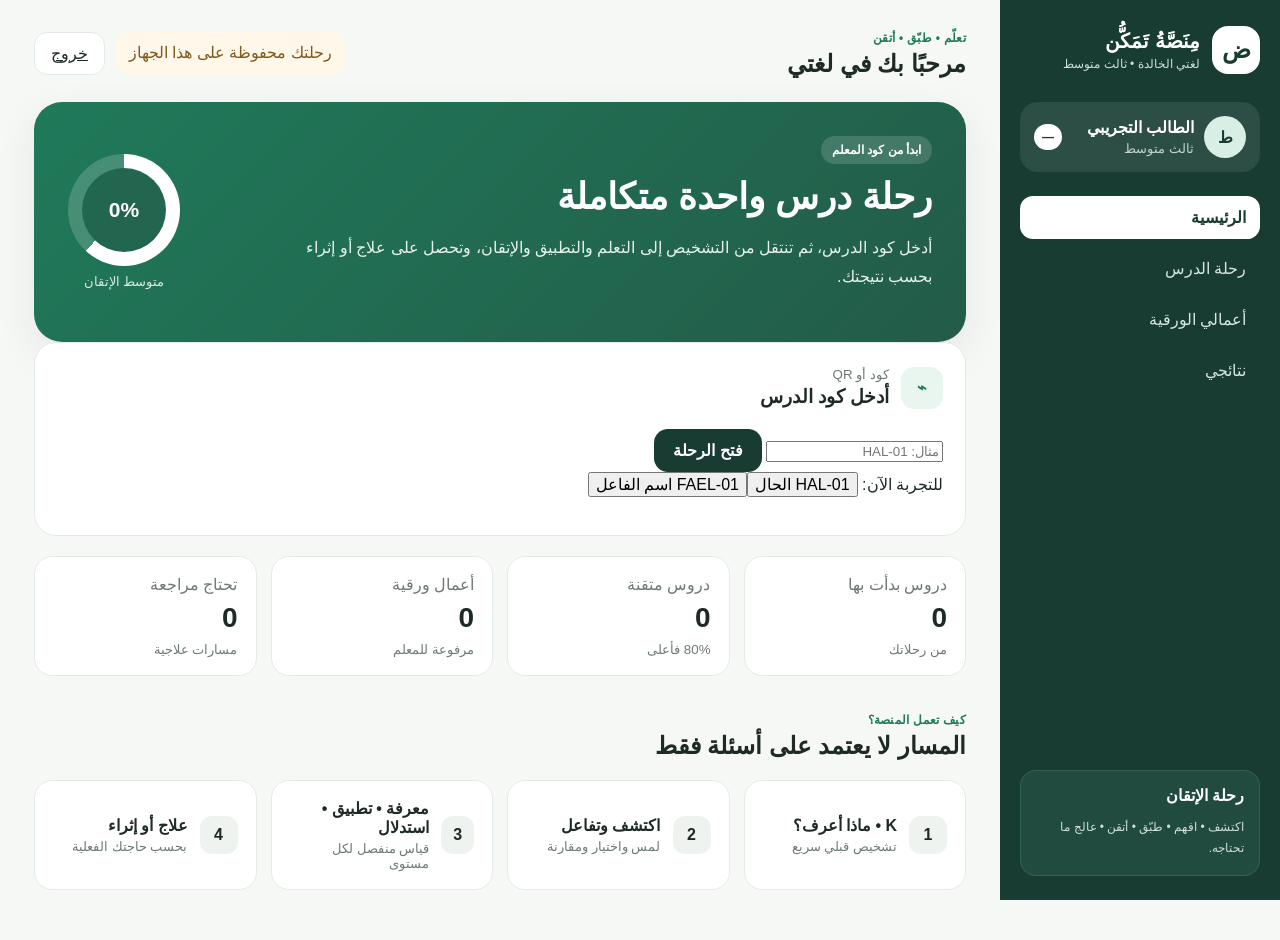
==== student-app.html @ c8f3e7ae "feat: rebuild student experience around lesson journeys" ====
<!doctype html>
<html lang="ar" dir="rtl">
<head>
<meta charset="utf-8">
<meta name="viewport" content="width=device-width,initial-scale=1">
<meta name="theme-color" content="#183c31">
<title>مساحة الطالب | مِنَصَّةُ تَمَكُّن</title>
<link rel="stylesheet" href="styles.css">
</head>
<body>
<div class="app-shell">
  <aside class="sidebar" id="sidebar">
    <div class="brand"><div class="brand-mark">ض</div><div><h1>مِنَصَّةُ تَمَكُّن</h1><p>لغتي الخالدة • ثالث متوسط</p></div></div>
    <div class="student-card"><div class="avatar">ط</div><div><strong id="studentName">الطالب التجريبي</strong><small>ثالث متوسط</small></div><span class="score" id="overallScore">—</span></div>
    <nav>
      <button class="nav-item active" data-view="home">الرئيسية</button>
      <button class="nav-item" data-view="journey">رحلة الدرس</button>
      <button class="nav-item" data-view="papers">أعمالي الورقية</button>
      <button class="nav-item" data-view="results">نتائجي</button>
    </nav>
    <div class="side-note"><strong>رحلة الإتقان</strong><p>اكتشف • افهم • طبّق • أتقن • عالج ما تحتاجه.</p></div>
  </aside>

  <main class="main">
    <header class="topbar">
      <button class="menu-btn" id="menuBtn">☰</button>
      <div><span class="eyebrow">تعلّم • طبّق • أتقن</span><h2 id="pageTitle">مرحبًا بك في لغتي</h2></div>
      <div class="top-actions"><span class="streak">رحلتك محفوظة على هذا الجهاز</span><a class="ghost" href="index.html">خروج</a></div>
    </header>

    <section id="home" class="view active-view">
      <div class="hero">
        <div><span class="pill">ابدأ من كود المعلم</span><h3>رحلة درس واحدة متكاملة</h3><p>أدخل كود الدرس، ثم تنتقل من التشخيص إلى التعلم والتطبيق والإتقان، وتحصل على علاج أو إثراء بحسب نتيجتك.</p></div>
        <div class="progress-ring"><div class="ring" id="homeRing"><span id="homeRingText">0%</span></div><small>متوسط الإتقان</small></div>
      </div>

      <div class="code-launch card">
        <div class="card-title"><span>⌁</span><div><small>كود أو QR</small><h3>أدخل كود الدرس</h3></div></div>
        <form id="lessonCodeForm" class="code-form">
          <input id="lessonCodeInput" autocomplete="off" placeholder="مثال: HAL-01" required>
          <button class="primary" type="submit">فتح الرحلة</button>
        </form>
        <div class="demo-codes">للتجربة الآن: <button data-demo-code="HAL-01">HAL-01 الحال</button><button data-demo-code="FAEL-01">FAEL-01 اسم الفاعل</button></div>
        <p class="inline-feedback" id="codeFeedback"></p>
      </div>

      <div class="stats-grid">
        <article><span>دروس بدأت بها</span><strong id="statStarted">0</strong><small>من رحلاتك</small></article>
        <article><span>دروس متقنة</span><strong id="statMastered">0</strong><small>80% فأعلى</small></article>
        <article><span>أعمال ورقية</span><strong id="statPapers">0</strong><small>مرفوعة للمعلم</small></article>
        <article><span>تحتاج مراجعة</span><strong id="statReview">0</strong><small>مسارات علاجية</small></article>
      </div>

      <div class="section-head"><div><span class="eyebrow">كيف تعمل المنصة؟</span><h3>المسار لا يعتمد على أسئلة فقط</h3></div></div>
      <div class="path-grid">
        <article class="path-card"><span>1</span><div><strong>K • ماذا أعرف؟</strong><small>تشخيص قبلي سريع</small></div></article>
        <article class="path-card"><span>2</span><div><strong>اكتشف وتفاعل</strong><small>لمس واختيار ومقارنة</small></div></article>
        <article class="path-card"><span>3</span><div><strong>معرفة • تطبيق • استدلال</strong><small>قياس منفصل لكل مستوى</small></div></article>
        <article class="path-card"><span>4</span><div><strong>علاج أو إثراء</strong><small>بحسب حاجتك الفعلية</small></div></article>
      </div>
    </section>

    <section id="journey" class="view">
      <div id="journeyEmpty" class="empty-state">
        <strong>لم تفتح درسًا بعد</strong><p>اذهب إلى الرئيسية وأدخل كود الدرس الذي أرسله المعلم.</p>
        <button class="primary" onclick="switchView('home')">إدخال كود</button>
      </div>
      <div id="lessonJourney" hidden></div>
    </section>

    <section id="papers" class="view">
      <div class="section-head"><div><span class="eyebrow">شواهد التعلم</span><h3>أعمالي الورقية</h3></div></div>
      <div class="paper-layout">
        <form class="card paper-upload" id="paperUploadForm">
          <div class="card-title"><span>＋</span><div><small>صوّر عملك</small><h3>رفع عمل ورقي</h3></div></div>
          <label>الدرس<select id="paperLesson" required><option value="">اختر الدرس</option><option value="HAL-01">الحال</option><option value="FAEL-01">اسم الفاعل</option></select></label>
          <label>نوع العمل<select id="paperType"><option>ورقة عمل</option><option>كتابة</option><option>خط</option><option>تلخيص</option><option>خريطة مفاهيم</option><option>نشاط آخر</option></select></label>
          <label class="upload-box">صورة العمل<input id="paperFile" type="file" accept="image/*" capture="environment" required><span>التقط صورة أو اخترها من الجهاز</span></label>
          <div id="paperPreview" class="paper-preview"></div>
          <button class="primary" type="submit">إرسال للمعلم</button>
          <p class="inline-feedback" id="paperFeedback"></p>
        </form>
        <div class="card">
          <div class="card-title"><span>✓</span><div><small>المتابعة</small><h3>حالة أعمالي</h3></div></div>
          <div id="mySubmissions" class="submission-list"></div>
        </div>
      </div>
    </section>

    <section id="results" class="view">
      <div class="section-head"><div><span class="eyebrow">تشخيص شخصي</span><h3>ماذا أتقنت وماذا أحتاج؟</h3></div></div>
      <div id="resultsList" class="results-list"></div>
    </section>
  </main>
</div>
<div class="toast" id="toast"></div>
<script src="platform-data.js"></script>
<script src="student-app.js"></script>
</body>
</html>
---- styles.css ----
:root{
  --bg:#f6f8f6;
  --card:#ffffff;
  --ink:#1e2a25;
  --muted:#6c7a73;
  --line:#e4ebe7;
  --accent:#1f7a5a;
  --accent2:#e9f5ef;
  --gold:#b47c2a;
  --danger:#b14b4b;
  --shadow:0 14px 40px rgba(30,42,37,.08);
  --radius:22px;
}
*{box-sizing:border-box}
body{margin:0;font-family:"Tahoma","Arial",sans-serif;background:var(--bg);color:var(--ink)}
button{font:inherit}
.app-shell{display:grid;grid-template-columns:280px 1fr;min-height:100vh}
.sidebar{background:#183c31;color:white;padding:26px 20px;position:sticky;top:0;height:100vh}
.brand{display:flex;gap:12px;align-items:center;margin-bottom:28px}
.brand-mark{width:48px;height:48px;border-radius:16px;background:#fff;color:#183c31;display:grid;place-items:center;font-weight:800;font-size:24px}
.brand h1{font-size:20px;margin:0 0 4px}.brand p{margin:0;color:#cfe0d8;font-size:12px}
.student-card{background:rgba(255,255,255,.09);padding:14px;border-radius:18px;display:grid;grid-template-columns:42px 1fr auto;gap:10px;align-items:center;margin-bottom:24px}
.avatar{width:42px;height:42px;border-radius:50%;background:#d7efe4;color:#183c31;display:grid;place-items:center;font-weight:800}
.student-card strong,.student-card small{display:block}.student-card small{color:#bfd5cb;margin-top:4px}.score{background:#fff;color:#183c31;padding:6px 8px;border-radius:999px;font-size:12px;font-weight:700}
nav{display:grid;gap:8px}.nav-item{border:0;background:transparent;color:#d7e6df;text-align:right;padding:12px 14px;border-radius:13px;cursor:pointer}
.nav-item:hover,.nav-item.active{background:white;color:#183c31;font-weight:700}
.side-note{position:absolute;bottom:24px;right:20px;left:20px;background:#214b3e;border:1px solid rgba(255,255,255,.1);padding:15px;border-radius:16px}
.side-note p{font-size:12px;line-height:1.8;color:#cfe0d8;margin-bottom:0}
.main{padding:0 34px 50px;max-width:1500px;width:100%;margin:auto}
.topbar{display:flex;align-items:center;justify-content:space-between;padding:28px 0 24px;gap:20px}
.topbar h2{margin:4px 0 0;font-size:24px}.eyebrow{font-size:12px;color:var(--accent);font-weight:800;letter-spacing:.3px}
.top-actions{display:flex;gap:10px}.ghost,.secondary{background:white;border:1px solid var(--line);padding:11px 16px;border-radius:13px;color:var(--ink);cursor:pointer}.streak{padding:11px 14px;background:#fff7e9;border-radius:13px;color:#80591c}
.menu-btn{display:none;border:0;background:white;border-radius:10px;padding:8px 10px}
.view{display:none}.active-view{display:block}
.hero{background:linear-gradient(135deg,#1f7a5a,#235b48);color:white;padding:34px;border-radius:28px;display:flex;justify-content:space-between;align-items:center;box-shadow:var(--shadow)}
.hero h3{font-size:36px;margin:12px 0}.hero p{max-width:650px;color:#e6f2ed;line-height:1.8}.pill{display:inline-block;background:rgba(255,255,255,.15);padding:7px 11px;border-radius:999px;font-size:12px;font-weight:700}
.hero-actions{display:flex;gap:10px;margin-top:22px}.primary{background:#183c31;color:white;border:0;padding:12px 19px;border-radius:14px;font-weight:800;cursor:pointer}.hero .primary{background:white;color:#183c31}.hero .secondary{background:transparent;color:white;border-color:rgba(255,255,255,.4)}
.progress-ring{text-align:center}.ring{width:112px;height:112px;border-radius:50%;background:conic-gradient(#fff 62%,rgba(255,255,255,.18) 0);display:grid;place-items:center;position:relative}.ring:after{content:"";width:84px;height:84px;border-radius:50%;background:#23664f;position:absolute}.ring span{z-index:2;font-weight:900;font-size:21px}.progress-ring small{display:block;margin-top:8px;color:#d8ebe3}
.stats-grid{display:grid;grid-template-columns:repeat(4,1fr);gap:14px;margin:20px 0 34px}.stats-grid article{background:white;border:1px solid var(--line);border-radius:18px;padding:18px}.stats-grid span,.stats-grid small{display:block;color:var(--muted)}.stats-grid strong{display:block;font-size:28px;margin:8px 0}
.section-head{display:flex;align-items:center;justify-content:space-between;margin:12px 0 16px}.section-head h3{margin:4px 0;font-size:24px}.filter-chip{background:white;border:1px solid var(--line);padding:10px 13px;border-radius:999px;font-size:12px}
.path-grid{display:grid;grid-template-columns:repeat(4,1fr);gap:14px}.path-card{border:1px solid var(--line);background:white;border-radius:18px;padding:18px;display:flex;gap:12px;text-align:right;align-items:center;cursor:pointer}.path-card>span{width:38px;height:38px;border-radius:12px;background:#eef3f0;display:grid;place-items:center;font-weight:900}.path-card strong,.path-card small{display:block}.path-card small{color:var(--muted);margin-top:4px}.path-card.done>span{background:#dcf2e8;color:var(--accent)}.path-card.current{border-color:#5ca586;box-shadow:0 0 0 3px #e3f3ec}.path-card.current>span{background:var(--accent);color:white}.path-card.locked{opacity:.55}
.unit-card{background:white;border:1px solid var(--line);border-radius:24px;padding:20px;margin-bottom:18px}.unit-heading{display:flex;justify-content:space-between;align-items:center;padding-bottom:16px;border-bottom:1px solid var(--line)}.unit-heading>div{display:flex;align-items:center;gap:12px}.unit-no{font-size:28px;color:#9db0a7;font-weight:900}.unit-heading h3{margin:3px 0}.unit-heading small{color:var(--muted)}.unit-progress{font-size:12px;background:var(--accent2);color:var(--accent);padding:8px 10px;border-radius:999px}.lesson-list{display:grid;gap:8px;padding-top:14px}.lesson-list button{display:grid;grid-template-columns:150px 1fr auto;align-items:center;gap:12px;border:0;background:#fbfcfb;padding:13px 14px;border-radius:14px;text-align:right;cursor:pointer}.lesson-list button:hover{background:#f0f6f3}.lesson-list .type{font-size:11px;color:var(--accent);font-weight:800}.lesson-list em{font-style:normal;color:var(--muted);font-size:12px}.lesson-list .featured{background:#eaf6f0;border:1px solid #cfe9dc}.unit-card.muted{opacity:.75}.unit-desc{color:var(--muted)}
.lesson-top{display:grid;grid-template-columns:auto 1fr auto;align-items:center;gap:14px;margin-bottom:16px}.back{border:0;background:transparent;color:var(--accent);cursor:pointer}.lesson-progress{height:8px;background:#e5ece8;border-radius:99px;overflow:hidden}.lesson-progress span{display:block;height:100%;background:var(--accent);border-radius:99px}
.lesson-banner{background:#fff;border:1px solid var(--line);border-radius:24px;padding:24px;display:flex;justify-content:space-between;align-items:end}.lesson-banner .pill{background:var(--accent2);color:var(--accent)}.lesson-banner h2{font-size:32px;margin:10px 0}.lesson-banner p{color:var(--muted)}.lesson-meta{display:flex;gap:8px;flex-wrap:wrap}.lesson-meta span{background:#f4f7f5;padding:9px 10px;border-radius:12px;font-size:12px}
.lesson-layout{display:grid;grid-template-columns:minmax(0,1fr) 280px;gap:18px;margin-top:18px}.lesson-content{display:grid;gap:16px}.card,.mini-card{background:white;border:1px solid var(--line);border-radius:22px;padding:22px}.card-title{display:flex;gap:12px;align-items:center;margin-bottom:18px}.card-title>span{width:42px;height:42px;border-radius:13px;background:var(--accent2);color:var(--accent);display:grid;place-items:center;font-weight:900}.card-title small{color:var(--muted)}.card-title h3{margin:3px 0}
.goal-list{display:grid;gap:11px}.goal-list label{background:#f8faf9;padding:12px 14px;border-radius:12px}.goal-list input{accent-color:var(--accent);margin-left:8px}
.explain{line-height:1.9}.examples{display:flex;gap:10px;flex-wrap:wrap;margin-top:14px}.examples span{background:#f3f7f5;border:1px solid var(--line);padding:10px 13px;border-radius:12px}
.quick-check{margin-top:20px;padding-top:18px;border-top:1px dashed #dbe4df}.check-label{font-size:11px;font-weight:800;color:var(--gold);background:#fff4df;padding:6px 9px;border-radius:999px}.choices{display:grid;grid-template-columns:repeat(2,1fr);gap:9px;margin-top:12px}.choices button{border:1px solid var(--line);background:white;padding:12px;border-radius:12px;cursor:pointer}.choices button.correct{border-color:#52a27d;background:#e8f6ef;color:#176442;font-weight:800}.choices button.wrong{border-color:#d88585;background:#fff0f0;color:#9e3434}.feedback{min-height:24px;margin-top:10px;font-size:13px;font-weight:700}
.video-placeholder{height:250px;border-radius:18px;background:linear-gradient(135deg,#1d332b,#315846);color:white;display:grid;place-items:center;text-align:center;align-content:center;gap:8px}.play{width:60px;height:60px;border-radius:50%;background:white;color:#1d332b;display:grid;place-items:center;font-size:20px;margin:auto}.video-placeholder small{color:#d2e3dc}.hint{font-size:12px;color:var(--muted);margin-bottom:0}
.rule-box{padding:16px;border-right:4px solid var(--accent);background:#f2f8f5;border-radius:12px}.rule-box span,.rule-box strong{display:block}.rule-box span{font-size:11px;color:var(--muted);margin-bottom:5px}
.mastery{display:flex;justify-content:space-between;align-items:center;background:#193e32;color:white}.mastery .eyebrow{color:#a9dbc6}.mastery p{color:#d6e8e0;max-width:620px}
.lesson-side{display:grid;align-content:start;gap:14px;position:sticky;top:20px;height:max-content}.mini-card ol{padding-right:20px;margin-bottom:0}.mini-card li{padding:8px 0;color:var(--muted)}.mini-card li.done{color:var(--accent)}.mini-card li.current{font-weight:800;color:var(--ink)}.mini-card.smart{background:#fff8ec;border-color:#f1dfbc}.mini-card.smart span{font-size:24px}.mini-card.smart p{font-size:12px;line-height:1.8;color:#735a30}
.skills{display:grid;gap:12px}.skills>div{background:white;border:1px solid var(--line);border-radius:16px;padding:16px;display:grid;grid-template-columns:160px 1fr 60px;gap:14px;align-items:center}.skills>div>div{height:10px;background:#e6ece9;border-radius:99px;overflow:hidden}.skills i{display:block;height:100%;background:var(--accent);border-radius:99px}.skills b{text-align:left}
.review-grid{display:grid;grid-template-columns:repeat(2,1fr);gap:16px}.review-grid article{background:white;border:1px solid var(--line);border-radius:20px;padding:20px}.review-grid p{color:var(--muted)}.warning,.ok{font-size:11px;padding:6px 9px;border-radius:99px;font-weight:800}.warning{background:#fff0e5;color:#a85a20}.ok{background:#eaf6f0;color:#21684f}
.toast{position:fixed;bottom:24px;left:24px;background:#182b24;color:white;padding:12px 16px;border-radius:14px;opacity:0;transform:translateY(10px);transition:.25s;pointer-events:none}.toast.show{opacity:1;transform:translateY(0)}
@media(max-width:1050px){.app-shell{grid-template-columns:1fr}.sidebar{position:fixed;right:-300px;z-index:50;width:280px;transition:.25s}.sidebar.open{right:0}.main{padding:0 18px 40px}.menu-btn{display:block}.stats-grid,.path-grid{grid-template-columns:repeat(2,1fr)}.lesson-layout{grid-template-columns:1fr}.lesson-side{position:static}.side-note{position:static;margin-top:24px}}
@media(max-width:700px){.top-actions{display:none}.hero{align-items:flex-start;gap:24px}.progress-ring{display:none}.stats-grid,.path-grid,.review-grid{grid-template-columns:1fr}.lesson-list button{grid-template-columns:1fr auto}.lesson-list .type{grid-column:1/-1}.lesson-banner{display:block}.lesson-meta{margin-top:16px}.choices{grid-template-columns:1fr}.skills>div{grid-template-columns:1fr}.mastery{display:block}.mastery button{margin-top:14px;width:100%}}
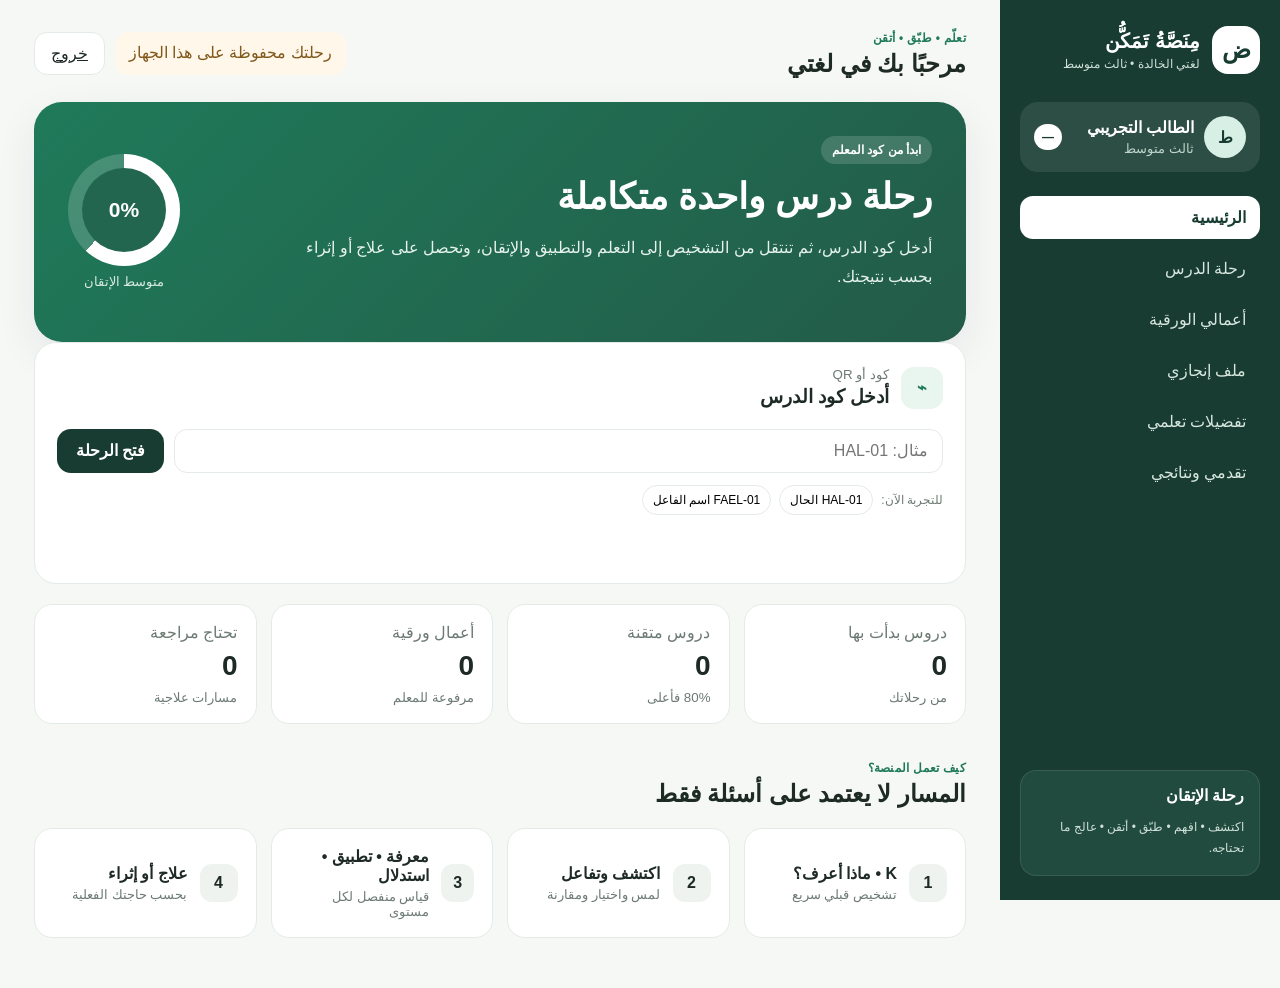
==== commit ad632c3a: "feat: add student portfolio learning preferences and progress sections" ====
--- a/student-app.html
+++ b/student-app.html
@@ -16,7 +16,9 @@
       <button class="nav-item active" data-view="home">الرئيسية</button>
       <button class="nav-item" data-view="journey">رحلة الدرس</button>
       <button class="nav-item" data-view="papers">أعمالي الورقية</button>
-      <button class="nav-item" data-view="results">نتائجي</button>
+      <button class="nav-item" data-view="portfolio">ملف إنجازي</button>
+      <button class="nav-item" data-view="learning">تفضيلات تعلمي</button>
+      <button class="nav-item" data-view="results">تقدمي ونتائجي</button>
     </nav>
     <div class="side-note"><strong>رحلة الإتقان</strong><p>اكتشف • افهم • طبّق • أتقن • عالج ما تحتاجه.</p></div>
   </aside>
@@ -87,8 +89,40 @@
       </div>
     </section>
 
+    <section id="portfolio" class="view">
+      <div class="section-head"><div><span class="eyebrow">ملفي الشخصي في المادة</span><h3>ملف إنجازي</h3></div><span class="filter-chip">أعمال مختارة على مدار الفصل</span></div>
+      <div class="portfolio-layout">
+        <form class="card portfolio-form" id="portfolioForm">
+          <div class="card-title"><span>★</span><div><small>أضف شاهدًا جديدًا</small><h3>إضافة عمل إلى ملف الإنجاز</h3></div></div>
+          <label>عنوان العمل<input id="portfolioTitle" placeholder="مثال: خريطة مفاهيم درس الحال" required></label>
+          <label>نوع الإنجاز<select id="portfolioCategory"><option>ورقة عمل</option><option>كتابة</option><option>خط</option><option>خريطة مفاهيم</option><option>مشروع</option><option>مهمة أدائية</option><option>إنجاز آخر</option></select></label>
+          <label>ماذا تعلمت من هذا العمل؟<textarea id="portfolioReflection" placeholder="اكتب جملة قصيرة تصف ما تعلمته أو ما تحسن لديك."></textarea></label>
+          <label class="upload-box">صورة العمل<input id="portfolioFile" type="file" accept="image/*" capture="environment" required><span>التقط صورة أو اختر صورة واضحة للعمل</span></label>
+          <div id="portfolioPreview" class="paper-preview"></div>
+          <button class="primary" type="submit">إضافة إلى ملف إنجازي</button>
+          <p class="inline-feedback" id="portfolioFeedback"></p>
+        </form>
+        <div class="card">
+          <div class="card-title"><span>▦</span><div><small>أعمالي المختارة</small><h3>محتويات ملف الإنجاز</h3></div></div>
+          <div id="myPortfolio" class="portfolio-grid"></div>
+        </div>
+      </div>
+    </section>
+
+    <section id="learning" class="view">
+      <div class="section-head"><div><span class="eyebrow">كيف أتعلم بصورة أفضل؟</span><h3>تفضيلات تعلمي</h3></div></div>
+      <div class="learning-note">هذا القسم لا يضعك في «نمط ثابت»، بل يرصد الطرق التي تفضلها حاليًا كي تساعد المنصة والمعلم على تنويع الشرح والأنشطة.</div>
+      <form class="card" id="learningForm">
+        <div class="card-title"><span>◎</span><div><small>استبانة قصيرة</small><h3>اختر ما يناسبك أكثر</h3></div></div>
+        <div id="learningAssessment" class="learning-assessment"></div>
+        <button class="primary" type="submit">حفظ تفضيلاتي</button>
+      </form>
+      <div id="learningResult" class="learning-result"></div>
+    </section>
+
     <section id="results" class="view">
-      <div class="section-head"><div><span class="eyebrow">تشخيص شخصي</span><h3>ماذا أتقنت وماذا أحتاج؟</h3></div></div>
+      <div class="section-head"><div><span class="eyebrow">تقدمي في المادة</span><h3>مستواي وما الذي أحتاجه؟</h3></div></div>
+      <div id="studentProgressSummary" class="student-progress-summary"></div>
       <div id="resultsList" class="results-list"></div>
     </section>
   </main>
--- a/styles.css
+++ b/styles.css
@@ -56,3 +56,7 @@
 .toast{position:fixed;bottom:24px;left:24px;background:#182b24;color:white;padding:12px 16px;border-radius:14px;opacity:0;transform:translateY(10px);transition:.25s;pointer-events:none}.toast.show{opacity:1;transform:translateY(0)}
 @media(max-width:1050px){.app-shell{grid-template-columns:1fr}.sidebar{position:fixed;right:-300px;z-index:50;width:280px;transition:.25s}.sidebar.open{right:0}.main{padding:0 18px 40px}.menu-btn{display:block}.stats-grid,.path-grid{grid-template-columns:repeat(2,1fr)}.lesson-layout{grid-template-columns:1fr}.lesson-side{position:static}.side-note{position:static;margin-top:24px}}
 @media(max-width:700px){.top-actions{display:none}.hero{align-items:flex-start;gap:24px}.progress-ring{display:none}.stats-grid,.path-grid,.review-grid{grid-template-columns:1fr}.lesson-list button{grid-template-columns:1fr auto}.lesson-list .type{grid-column:1/-1}.lesson-banner{display:block}.lesson-meta{margin-top:16px}.choices{grid-template-columns:1fr}.skills>div{grid-template-columns:1fr}.mastery{display:block}.mastery button{margin-top:14px;width:100%}}
+
+/* Tamakkun interactive learning additions */
+.code-form{display:flex;gap:10px}.code-form input{flex:1;border:1px solid var(--line);border-radius:13px;padding:12px 14px;font:inherit}.demo-codes{display:flex;gap:8px;align-items:center;flex-wrap:wrap;margin-top:12px;color:var(--muted);font-size:12px}.demo-codes button{border:1px solid var(--line);background:#fff;border-radius:999px;padding:7px 10px;cursor:pointer}.inline-feedback{min-height:22px;color:var(--danger);font-size:12px}.empty-state{background:#fff;border:1px dashed #cbd9d2;border-radius:22px;padding:40px;text-align:center;color:var(--muted)}.empty-state strong{display:block;color:var(--ink);font-size:20px}.lesson-topline{background:#fff;border:1px solid var(--line);border-radius:24px;padding:24px;display:flex;justify-content:space-between;gap:20px;align-items:center}.lesson-topline h2{font-size:34px;margin:6px 0}.lesson-topline p{color:var(--muted);line-height:1.8}.lesson-code-badge{font-weight:900;color:var(--accent);background:var(--accent2);padding:12px 15px;border-radius:14px}.journey-steps{display:flex;gap:8px;overflow:auto;margin:14px 0}.journey-steps span{white-space:nowrap;background:#fff;border:1px solid var(--line);border-radius:999px;padding:8px 11px;font-size:11px}.journey-steps .active{background:var(--accent);color:#fff}.kwl-card textarea,.note-label textarea{width:100%;min-height:90px;border:1px solid var(--line);border-radius:13px;padding:12px;font:inherit;resize:vertical}.want-grid{display:flex;gap:8px;flex-wrap:wrap;margin-bottom:12px}.want-btn{border:1px solid var(--line);background:#fff;border-radius:999px;padding:9px 12px;cursor:pointer}.want-btn.selected{background:var(--accent2);border-color:#78aa93;color:var(--accent);font-weight:800}.scene-box{background:linear-gradient(135deg,#f0f7f4,#fff);border:1px solid var(--line);border-radius:18px;padding:22px;text-align:center}.scene-box strong{font-size:24px}.interactive-options,.mq-options{display:grid;grid-template-columns:repeat(2,1fr);gap:9px;margin-top:14px}.interactive-options button,.mq-options button{border:1px solid var(--line);background:#fff;border-radius:12px;padding:11px;cursor:pointer}.interactive-options button.correct{background:#e8f6ef;border-color:#52a27d;color:#176442;font-weight:800}.interactive-options button.wrong{background:#fff0f0;border-color:#d88585;color:#9e3434}.activity-feedback{min-height:28px;margin-top:10px;color:var(--muted)}.mastery-questions{display:grid;gap:14px;margin:18px 0}.mq{border:1px solid var(--line);border-radius:16px;padding:16px;background:#fbfcfb}.level-tag{font-size:10px;font-weight:900;padding:6px 9px;border-radius:999px}.level-tag.knowledge{background:#e8f0ff;color:#315b9d}.level-tag.application{background:#e9f6ef;color:#28704f}.level-tag.reasoning{background:#fff2dc;color:#8c611b}.mq-options button.selected{box-shadow:0 0 0 3px #d8ece3;border-color:#579479;background:#f1f8f5}.diagnosis{margin-top:18px;padding:18px;border-radius:18px;background:#fff5e7;border:1px solid #eed9b6}.diagnosis.mastered{background:#eaf6f0;border-color:#c8e6d7}.level-results{display:grid;grid-template-columns:repeat(3,1fr);gap:8px;margin:12px 0}.level-results div{background:#fff;border-radius:12px;padding:12px;text-align:center}.level-results span,.level-results b{display:block}.transfer-card{display:flex;align-items:center;justify-content:space-between}.paper-layout{display:grid;grid-template-columns:minmax(300px,.8fr) minmax(0,1.2fr);gap:16px}.paper-upload label{display:block;margin:12px 0;font-weight:800}.paper-upload select{width:100%;margin-top:7px;border:1px solid var(--line);border-radius:12px;padding:11px;background:#fff;font:inherit}.upload-box{border:1px dashed #a7bcb2;border-radius:16px;padding:18px;text-align:center;cursor:pointer}.upload-box input{display:none}.upload-box span{display:block;color:var(--muted);font-weight:400;margin-top:6px}.paper-preview img{max-width:100%;max-height:320px;border-radius:14px;border:1px solid var(--line)}.submission-list{display:grid;gap:11px}.submission-item{display:grid;grid-template-columns:90px 1fr;gap:12px;border:1px solid var(--line);border-radius:15px;padding:10px}.submission-item img{width:90px;height:90px;object-fit:cover;border-radius:10px}.submission-item small{display:block;color:var(--muted);margin-top:5px}.submission-item p{font-size:12px;color:#80591c}.empty-mini{color:var(--muted);padding:20px;text-align:center}.results-list{display:grid;grid-template-columns:repeat(2,1fr);gap:14px}.result-card{background:#fff;border:1px solid var(--line);border-radius:20px;padding:19px}.big-score{font-size:30px;color:var(--accent)}.result-levels{display:grid;grid-template-columns:repeat(3,1fr);gap:7px;margin:12px 0}.result-levels span{background:#f4f7f5;border-radius:10px;padding:9px;font-size:11px}.result-levels b{display:block;margin-top:3px}.result-card p{color:var(--muted)}
+@media(max-width:800px){.paper-layout,.results-list{grid-template-columns:1fr}.transfer-card,.lesson-topline{display:block}.lesson-code-badge{display:inline-block;margin-top:10px}.interactive-options,.mq-options{grid-template-columns:1fr}.code-form{display:grid}.level-results{grid-template-columns:1fr}}
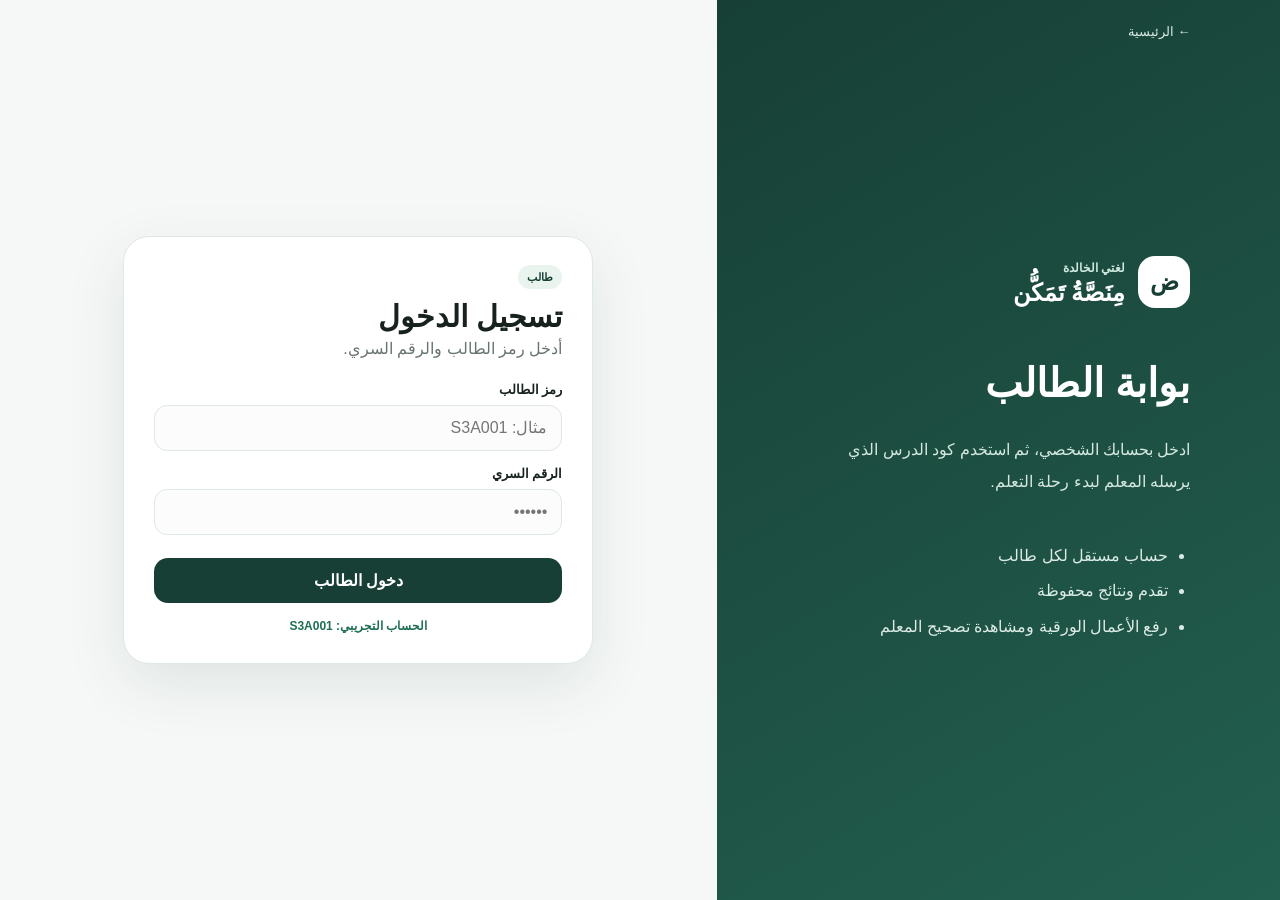
==== commit 5a974191: "copy: reflect live database connection" ====
--- a/student-app.html
+++ b/student-app.html
@@ -27,7 +27,7 @@
     <header class="topbar">
       <button class="menu-btn" id="menuBtn">☰</button>
       <div><span class="eyebrow">تعلّم • طبّق • أتقن</span><h2 id="pageTitle">مرحبًا بك في لغتي</h2></div>
-      <div class="top-actions"><span class="streak">رحلتك محفوظة على هذا الجهاز</span><a class="ghost" href="index.html">خروج</a></div>
+      <div class="top-actions"><span class="streak">رحلتك محفوظة في حسابك</span><a class="ghost" href="#" id="logoutBtn">خروج</a></div>
     </header>
 
     <section id="home" class="view active-view">
@@ -128,6 +128,7 @@
   </main>
 </div>
 <div class="toast" id="toast"></div>
+<script src="api.js"></script>
 <script src="platform-data.js"></script>
 <script src="student-app.js"></script>
 </body>
--- a/styles.css
+++ b/styles.css
@@ -60,3 +60,7 @@
 /* Tamakkun interactive learning additions */
 .code-form{display:flex;gap:10px}.code-form input{flex:1;border:1px solid var(--line);border-radius:13px;padding:12px 14px;font:inherit}.demo-codes{display:flex;gap:8px;align-items:center;flex-wrap:wrap;margin-top:12px;color:var(--muted);font-size:12px}.demo-codes button{border:1px solid var(--line);background:#fff;border-radius:999px;padding:7px 10px;cursor:pointer}.inline-feedback{min-height:22px;color:var(--danger);font-size:12px}.empty-state{background:#fff;border:1px dashed #cbd9d2;border-radius:22px;padding:40px;text-align:center;color:var(--muted)}.empty-state strong{display:block;color:var(--ink);font-size:20px}.lesson-topline{background:#fff;border:1px solid var(--line);border-radius:24px;padding:24px;display:flex;justify-content:space-between;gap:20px;align-items:center}.lesson-topline h2{font-size:34px;margin:6px 0}.lesson-topline p{color:var(--muted);line-height:1.8}.lesson-code-badge{font-weight:900;color:var(--accent);background:var(--accent2);padding:12px 15px;border-radius:14px}.journey-steps{display:flex;gap:8px;overflow:auto;margin:14px 0}.journey-steps span{white-space:nowrap;background:#fff;border:1px solid var(--line);border-radius:999px;padding:8px 11px;font-size:11px}.journey-steps .active{background:var(--accent);color:#fff}.kwl-card textarea,.note-label textarea{width:100%;min-height:90px;border:1px solid var(--line);border-radius:13px;padding:12px;font:inherit;resize:vertical}.want-grid{display:flex;gap:8px;flex-wrap:wrap;margin-bottom:12px}.want-btn{border:1px solid var(--line);background:#fff;border-radius:999px;padding:9px 12px;cursor:pointer}.want-btn.selected{background:var(--accent2);border-color:#78aa93;color:var(--accent);font-weight:800}.scene-box{background:linear-gradient(135deg,#f0f7f4,#fff);border:1px solid var(--line);border-radius:18px;padding:22px;text-align:center}.scene-box strong{font-size:24px}.interactive-options,.mq-options{display:grid;grid-template-columns:repeat(2,1fr);gap:9px;margin-top:14px}.interactive-options button,.mq-options button{border:1px solid var(--line);background:#fff;border-radius:12px;padding:11px;cursor:pointer}.interactive-options button.correct{background:#e8f6ef;border-color:#52a27d;color:#176442;font-weight:800}.interactive-options button.wrong{background:#fff0f0;border-color:#d88585;color:#9e3434}.activity-feedback{min-height:28px;margin-top:10px;color:var(--muted)}.mastery-questions{display:grid;gap:14px;margin:18px 0}.mq{border:1px solid var(--line);border-radius:16px;padding:16px;background:#fbfcfb}.level-tag{font-size:10px;font-weight:900;padding:6px 9px;border-radius:999px}.level-tag.knowledge{background:#e8f0ff;color:#315b9d}.level-tag.application{background:#e9f6ef;color:#28704f}.level-tag.reasoning{background:#fff2dc;color:#8c611b}.mq-options button.selected{box-shadow:0 0 0 3px #d8ece3;border-color:#579479;background:#f1f8f5}.diagnosis{margin-top:18px;padding:18px;border-radius:18px;background:#fff5e7;border:1px solid #eed9b6}.diagnosis.mastered{background:#eaf6f0;border-color:#c8e6d7}.level-results{display:grid;grid-template-columns:repeat(3,1fr);gap:8px;margin:12px 0}.level-results div{background:#fff;border-radius:12px;padding:12px;text-align:center}.level-results span,.level-results b{display:block}.transfer-card{display:flex;align-items:center;justify-content:space-between}.paper-layout{display:grid;grid-template-columns:minmax(300px,.8fr) minmax(0,1.2fr);gap:16px}.paper-upload label{display:block;margin:12px 0;font-weight:800}.paper-upload select{width:100%;margin-top:7px;border:1px solid var(--line);border-radius:12px;padding:11px;background:#fff;font:inherit}.upload-box{border:1px dashed #a7bcb2;border-radius:16px;padding:18px;text-align:center;cursor:pointer}.upload-box input{display:none}.upload-box span{display:block;color:var(--muted);font-weight:400;margin-top:6px}.paper-preview img{max-width:100%;max-height:320px;border-radius:14px;border:1px solid var(--line)}.submission-list{display:grid;gap:11px}.submission-item{display:grid;grid-template-columns:90px 1fr;gap:12px;border:1px solid var(--line);border-radius:15px;padding:10px}.submission-item img{width:90px;height:90px;object-fit:cover;border-radius:10px}.submission-item small{display:block;color:var(--muted);margin-top:5px}.submission-item p{font-size:12px;color:#80591c}.empty-mini{color:var(--muted);padding:20px;text-align:center}.results-list{display:grid;grid-template-columns:repeat(2,1fr);gap:14px}.result-card{background:#fff;border:1px solid var(--line);border-radius:20px;padding:19px}.big-score{font-size:30px;color:var(--accent)}.result-levels{display:grid;grid-template-columns:repeat(3,1fr);gap:7px;margin:12px 0}.result-levels span{background:#f4f7f5;border-radius:10px;padding:9px;font-size:11px}.result-levels b{display:block;margin-top:3px}.result-card p{color:var(--muted)}
 @media(max-width:800px){.paper-layout,.results-list{grid-template-columns:1fr}.transfer-card,.lesson-topline{display:block}.lesson-code-badge{display:inline-block;margin-top:10px}.interactive-options,.mq-options{grid-template-columns:1fr}.code-form{display:grid}.level-results{grid-template-columns:1fr}}
+
+/* Portfolio, learning preferences, and student progress */
+.portfolio-layout{display:grid;grid-template-columns:minmax(300px,.85fr) minmax(0,1.15fr);gap:16px}.portfolio-form label{display:block;margin:12px 0;font-weight:800}.portfolio-form input,.portfolio-form select,.portfolio-form textarea{width:100%;margin-top:7px;border:1px solid var(--line);border-radius:12px;padding:11px;background:#fff;font:inherit}.portfolio-form textarea{min-height:90px;resize:vertical}.portfolio-grid{display:grid;grid-template-columns:repeat(2,1fr);gap:12px}.portfolio-item{border:1px solid var(--line);border-radius:16px;overflow:hidden;background:#fff}.portfolio-item img{width:100%;height:170px;object-fit:cover;background:#eef3f0}.portfolio-item>div{padding:13px}.portfolio-item span{font-size:10px;color:var(--accent);font-weight:900}.portfolio-item h4{margin:6px 0}.portfolio-item p{color:var(--muted);font-size:12px;line-height:1.7}.portfolio-item small{color:#8a9790}.learning-note{background:#fff8e7;border:1px solid #ead8ab;border-radius:15px;padding:14px 16px;color:#74561e;line-height:1.8;margin-bottom:14px}.learning-assessment{display:grid;gap:13px;margin-bottom:16px}.learning-q{border:1px solid var(--line);border-radius:16px;padding:15px}.learning-q legend{font-weight:900;padding:0 7px}.learning-q label{display:block;background:#f8faf9;margin:8px 0;padding:10px 12px;border-radius:10px;cursor:pointer}.learning-q input{accent-color:var(--accent)}.learning-result{margin-top:14px}.learning-result-card{background:#fff;border:1px solid var(--line);border-radius:20px;padding:20px}.learning-result-card h3{margin:6px 0}.learning-result-card p{color:var(--muted)}.preference-bars{display:grid;grid-template-columns:repeat(3,1fr);gap:8px;margin-top:12px}.preference-bars div{background:#f4f7f5;border-radius:12px;padding:12px;text-align:center}.preference-bars span,.preference-bars b{display:block}.progress-hero-card{background:linear-gradient(135deg,#183c31,#25634f);color:#fff;border-radius:22px;padding:22px;display:flex;align-items:center;justify-content:space-between;gap:18px}.progress-hero-card .eyebrow{color:#bfe0d1}.progress-hero-card h3{font-size:30px;margin:6px 0}.progress-hero-card p{color:#d7e9e1}.progress-hero-card>strong{font-size:38px}.progress-diagnostics{display:grid;grid-template-columns:repeat(3,1fr);gap:10px;margin:12px 0 18px}.progress-diagnostics>div{background:#fff;border:1px solid var(--line);border-radius:15px;padding:14px}.progress-diagnostics span,.progress-diagnostics b{display:block}.progress-diagnostics span{color:var(--muted);font-size:11px}.progress-diagnostics b{margin-top:6px}
+@media(max-width:800px){.portfolio-layout,.portfolio-grid{grid-template-columns:1fr}.preference-bars,.progress-diagnostics{grid-template-columns:1fr}.progress-hero-card{display:block}.progress-hero-card>strong{display:block;margin-top:12px}}
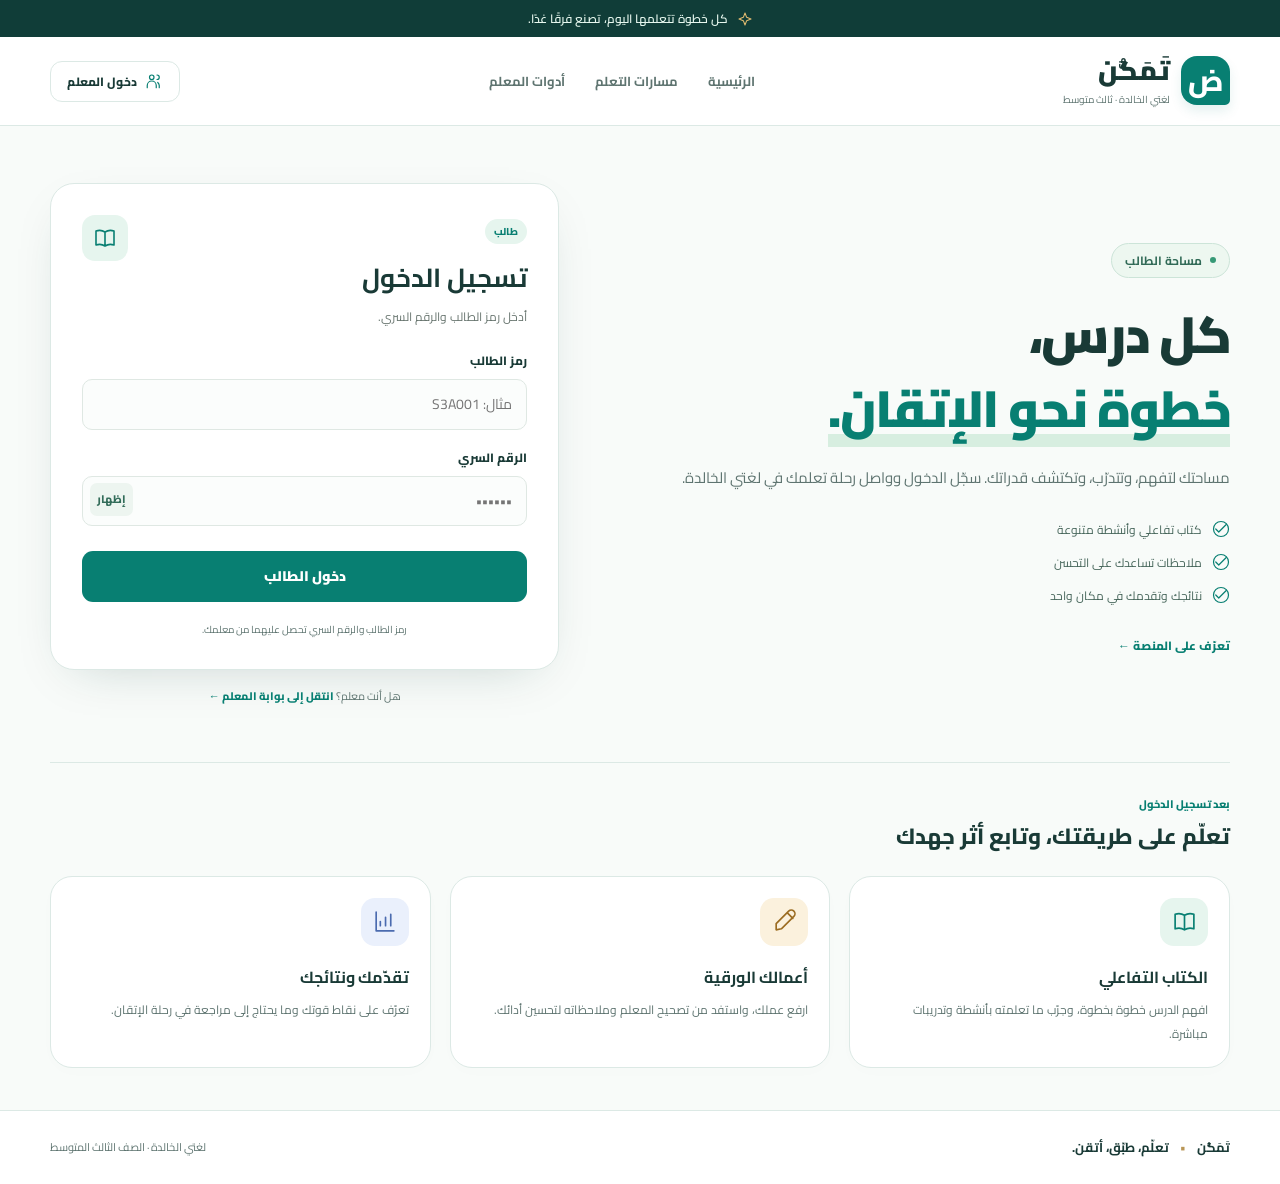
==== commit 2aa29367: "Refresh Tamakkun portals and learning dashboards with a unified Arabic design" ====
--- a/student-app.html
+++ b/student-app.html
@@ -6,14 +6,17 @@
 <meta name="theme-color" content="#183c31">
 <title>مساحة الطالب | مِنَصَّةُ تَمَكُّن</title>
 <link rel="stylesheet" href="styles.css">
+<link rel="stylesheet" href="book-course.css">
+<link rel="stylesheet" href="tamakkun-ui.css?v=20261009">
 </head>
-<body>
-<div class="app-shell">
+<body class="tk-workspace">
+<a class="tk-skip" href="#main-content">تجاوز إلى المحتوى</a><div class="app-shell">
   <aside class="sidebar" id="sidebar">
     <div class="brand"><div class="brand-mark">ض</div><div><h1>مِنَصَّةُ تَمَكُّن</h1><p>لغتي الخالدة • ثالث متوسط</p></div></div>
     <div class="student-card"><div class="avatar">ط</div><div><strong id="studentName">الطالب التجريبي</strong><small>ثالث متوسط</small></div><span class="score" id="overallScore">—</span></div>
     <nav>
       <button class="nav-item active" data-view="home">الرئيسية</button>
+      <button class="nav-item" data-view="book">كتابي التفاعلي</button>
       <button class="nav-item" data-view="journey">رحلة الدرس</button>
       <button class="nav-item" data-view="papers">أعمالي الورقية</button>
       <button class="nav-item" data-view="portfolio">ملف إنجازي</button>
@@ -23,20 +26,20 @@
     <div class="side-note"><strong>رحلة الإتقان</strong><p>اكتشف • افهم • طبّق • أتقن • عالج ما تحتاجه.</p></div>
   </aside>
 
-  <main class="main">
+  <main class="main" id="main-content">
     <header class="topbar">
-      <button class="menu-btn" id="menuBtn">☰</button>
+      <button class="menu-btn" id="menuBtn" aria-label="فتح قائمة الطالب" aria-controls="sidebar" aria-expanded="false">☰</button>
       <div><span class="eyebrow">تعلّم • طبّق • أتقن</span><h2 id="pageTitle">مرحبًا بك في لغتي</h2></div>
       <div class="top-actions"><span class="streak">رحلتك محفوظة في حسابك</span><a class="ghost" href="#" id="logoutBtn">خروج</a></div>
     </header>
 
     <section id="home" class="view active-view">
       <div class="hero">
-        <div><span class="pill">ابدأ من كود المعلم</span><h3>رحلة درس واحدة متكاملة</h3><p>أدخل كود الدرس، ثم تنتقل من التشخيص إلى التعلم والتطبيق والإتقان، وتحصل على علاج أو إثراء بحسب نتيجتك.</p></div>
+        <div><span class="pill">الكتاب الآن تفاعلي</span><h3>لغتك أقوى،<br>مع كل خطوة تتعلمها.</h3><p>افتح كتابك التفاعلي لتتعلم عبر التشخيص، التصنيف، الترتيب، بناء الجمل، التسجيل، والتغذية الراجعة الفورية.</p><button class="primary" type="button" id="openBookFromHome">فتح كتابي التفاعلي</button></div>
         <div class="progress-ring"><div class="ring" id="homeRing"><span id="homeRingText">0%</span></div><small>متوسط الإتقان</small></div>
       </div>
 
-      <div class="code-launch card">
+      <div class="tk-section-title tk-workspace-title"><div><span class="tk-eyebrow">مساحتك التعليمية</span><h2>ماذا تريد أن تتعلّم اليوم؟</h2></div></div><div class="tk-quick-grid"><button type="button" class="tk-quick-card" data-tk-view="book"><span class="tk-icon mint"><svg viewBox="0 0 24 24" fill="none" stroke="currentColor" stroke-width="1.6" stroke-linecap="round" stroke-linejoin="round" aria-hidden="true"><path d="M12 6c-3-2-6-2-9-1v14c3-1 6-1 9 1 3-2 6-2 9-1V5c-3-1-6-1-9 1Zm0 0v14"/></svg></span><strong>كتابي التفاعلي</strong><small>الوحدات والدروس والأنشطة</small><span class="tk-quick-arrow">←</span></button><button type="button" class="tk-quick-card" data-tk-view="papers"><span class="tk-icon amber"><svg viewBox="0 0 24 24" fill="none" stroke="currentColor" stroke-width="1.6" stroke-linecap="round" stroke-linejoin="round" aria-hidden="true"><path d="m15 4 5 5M4 20l5-1L21 7a2 2 0 0 0-5-5L4 14v6Z"/></svg></span><strong>أعمالي الورقية</strong><small>رفع الأعمال ومراجعة التصحيح</small><span class="tk-quick-arrow">←</span></button><button type="button" class="tk-quick-card" data-tk-view="portfolio"><span class="tk-icon blue"><svg viewBox="0 0 24 24" fill="none" stroke="currentColor" stroke-width="1.6" stroke-linecap="round" stroke-linejoin="round" aria-hidden="true"><path d="M3 7V4h7l3 3h8v13H3V7Z"/></svg></span><strong>ملف إنجازي</strong><small>أعمالي وشواهد تقدمي</small><span class="tk-quick-arrow">←</span></button><button type="button" class="tk-quick-card" data-tk-view="results"><span class="tk-icon rose"><svg viewBox="0 0 24 24" fill="none" stroke="currentColor" stroke-width="1.6" stroke-linecap="round" stroke-linejoin="round" aria-hidden="true"><path d="M4 3v18h17M8 16v-4m5 4V8m5 8V5"/></svg></span><strong>تقدمي ونتائجي</strong><small>مستوى الإتقان وأولوية المراجعة</small><span class="tk-quick-arrow">←</span></button></div><div class="code-launch card">
         <div class="card-title"><span>⌁</span><div><small>كود أو QR</small><h3>أدخل كود الدرس</h3></div></div>
         <form id="lessonCodeForm" class="code-form">
           <input id="lessonCodeInput" autocomplete="off" placeholder="مثال: HAL-01" required>
@@ -53,13 +56,23 @@
         <article><span>تحتاج مراجعة</span><strong id="statReview">0</strong><small>مسارات علاجية</small></article>
       </div>
 
-      <div class="section-head"><div><span class="eyebrow">كيف تعمل المنصة؟</span><h3>المسار لا يعتمد على أسئلة فقط</h3></div></div>
+      <div class="section-head"><div><span class="eyebrow">كيف تعمل المنصة؟</span><h3>من البداية إلى الإتقان</h3></div></div>
       <div class="path-grid">
-        <article class="path-card"><span>1</span><div><strong>K • ماذا أعرف؟</strong><small>تشخيص قبلي سريع</small></div></article>
+        <article class="path-card"><span>1</span><div><strong>ماذا أعرف؟</strong><small>تشخيص قبلي سريع</small></div></article>
         <article class="path-card"><span>2</span><div><strong>اكتشف وتفاعل</strong><small>لمس واختيار ومقارنة</small></div></article>
         <article class="path-card"><span>3</span><div><strong>معرفة • تطبيق • استدلال</strong><small>قياس منفصل لكل مستوى</small></div></article>
         <article class="path-card"><span>4</span><div><strong>علاج أو إثراء</strong><small>بحسب حاجتك الفعلية</small></div></article>
       </div>
+    </section>
+
+    <section id="book" class="view">
+      <div class="section-head"><div><span class="eyebrow">الكتاب يتحول إلى تجربة</span><h3>كتابي التفاعلي</h3><p>اختر الوحدة ثم الدرس. كل درس يمر بتشخيص قصير، نشاط تفاعلي، تحقق من الإتقان، ثم دعم أو تحدٍ حسب أدائك.</p></div><span class="filter-chip" id="bookProgressChip">0 / 0 مكتمل</span></div>
+      <div class="book-toolbar">
+        <div class="book-search"><input id="bookSearch" type="search" placeholder="ابحث عن درس أو مهارة..."></div>
+        <div id="bookUnitTabs" class="book-unit-tabs"></div>
+      </div>
+      <div id="bookCatalog" class="book-catalog"></div>
+      <div id="bookPlayer" class="book-player" hidden></div>
     </section>
 
     <section id="journey" class="view">
@@ -130,6 +143,9 @@
 <div class="toast" id="toast"></div>
 <script src="api.js"></script>
 <script src="platform-data.js"></script>
+<script src="book-course-data.js"></script>
 <script src="student-app.js"></script>
+<script src="book-course.js"></script>
+<script src="tamakkun-ui.js?v=20261009"></script>
 </body>
-</html>+</html>
--- a/book-course.css
+++ b/book-course.css
@@ -0,0 +1 @@
+.book-toolbar{display:flex;gap:12px;align-items:center;justify-content:space-between;margin:14px 0 18px}.book-search{flex:1}.book-search input{width:100%;border:1px solid var(--line);border-radius:14px;padding:12px 14px;background:#fff}.book-unit-tabs{display:flex;gap:7px;flex-wrap:wrap}.book-unit-tabs button{border:1px solid var(--line);background:#fff;border-radius:999px;padding:9px 12px;cursor:pointer}.book-unit-tabs button.active{background:var(--green);color:#fff;border-color:var(--green)}.book-catalog{display:grid;grid-template-columns:repeat(3,minmax(0,1fr));gap:12px}.book-card{background:#fff;border:1px solid var(--line);border-radius:18px;padding:16px;box-shadow:0 8px 22px rgba(20,58,47,.05);display:flex;flex-direction:column;gap:9px}.book-card .meta{display:flex;justify-content:space-between;gap:8px;align-items:center}.book-card .type{font-size:10px;padding:5px 8px;border-radius:999px;background:#eef6f2;color:#1d684f;font-weight:800}.book-card .code{font-size:10px;color:var(--muted)}.book-card h4{margin:0;font-size:15px}.book-card p{margin:0;color:var(--muted);font-size:12px;line-height:1.7}.book-card footer{display:flex;justify-content:space-between;align-items:center;margin-top:auto}.book-card footer small{color:var(--muted)}.book-card button{border:0;background:var(--green);color:#fff;border-radius:11px;padding:9px 11px;cursor:pointer;font-weight:800}.book-player{margin-top:14px}.lesson-shell{background:#fff;border:1px solid var(--line);border-radius:22px;padding:18px;box-shadow:0 12px 30px rgba(20,58,47,.07)}.lesson-top{display:flex;justify-content:space-between;gap:16px;align-items:flex-start}.lesson-top h3{margin:4px 0 6px}.lesson-top p{margin:0;color:var(--muted);line-height:1.7}.lesson-progress{min-width:170px}.lesson-progress-bar{height:9px;background:#e7efeb;border-radius:999px;overflow:hidden}.lesson-progress-bar span{display:block;height:100%;background:var(--green2);width:0;transition:.25s}.lesson-progress small{display:block;margin-top:6px;color:var(--muted);font-size:10px}.lesson-stage-nav{display:flex;gap:7px;flex-wrap:wrap;margin:16px 0}.lesson-stage-nav span{padding:7px 10px;border-radius:999px;background:#f1f5f3;color:#6d7c75;font-size:10px;font-weight:800}.lesson-stage-nav span.active{background:#dff0e8;color:#1b634b}.lesson-stage{background:#f8fbf9;border:1px solid #e1ebe6;border-radius:16px;padding:16px}.lesson-stage h4{margin:0 0 8px}.lesson-stage .lead{color:var(--muted);line-height:1.8}.lesson-choices{display:grid;grid-template-columns:repeat(2,1fr);gap:9px;margin-top:12px}.lesson-choices button,.sort-item,.builder-token{border:1px solid var(--line);background:#fff;border-radius:12px;padding:11px;cursor:pointer;text-align:right}.lesson-choices button.good{background:#eaf6f0;border-color:#80b79f}.lesson-choices button.bad{background:#fff1f2;border-color:#d6a0aa}.lesson-feedback{margin-top:10px;padding:10px 12px;border-radius:12px;background:#eef6f2;display:none}.lesson-feedback.show{display:block}.lesson-actions{display:flex;gap:8px;flex-wrap:wrap;margin-top:14px}.lesson-actions button{border:0;border-radius:11px;padding:10px 13px;cursor:pointer;font-weight:800}.lesson-actions .primary{background:var(--green);color:#fff}.lesson-actions .secondary{background:#fff;border:1px solid var(--line);color:var(--ink)}.classify-board{display:grid;grid-template-columns:repeat(2,1fr);gap:10px}.classify-col{background:#fff;border:1px dashed #b9cbc2;border-radius:14px;padding:12px;min-height:120px}.classify-col h5{margin:0 0 8px}.sort-bank{display:flex;gap:8px;flex-wrap:wrap;margin-bottom:12px}.sort-item.selected{outline:3px solid #dceee6}.sequence-list{display:grid;gap:8px}.sequence-row{display:flex;align-items:center;gap:8px;background:#fff;border:1px solid var(--line);border-radius:12px;padding:9px}.sequence-row button{width:32px;height:32px;border:1px solid var(--line);background:#fff;border-radius:9px;cursor:pointer}.builder-area{min-height:58px;border:1px dashed #afc5bb;border-radius:12px;padding:10px;display:flex;gap:8px;flex-wrap:wrap;background:#fff}.trace-box{font-size:38px;letter-spacing:12px;background:#fff;border:1px dashed #a9bdb4;border-radius:14px;padding:20px;text-align:center}.record-box{background:#fff;border:1px solid var(--line);padding:14px;border-radius:14px}.record-box audio{width:100%;margin-top:10px}.reflection-box textarea{width:100%;min-height:110px;border:1px solid var(--line);border-radius:12px;padding:11px}.lesson-result{padding:16px;border-radius:15px;background:#edf7f2}.lesson-result.support{background:#fff5e6}.lesson-result h4{margin-top:0}.book-back{border:1px solid var(--line)!important;background:#fff!important;color:var(--ink)!important}@media(max-width:950px){.book-catalog{grid-template-columns:repeat(2,1fr)}.lesson-top{display:block}.lesson-progress{margin-top:12px}.classify-board{grid-template-columns:1fr}}@media(max-width:620px){.book-toolbar{display:block}.book-unit-tabs{margin-top:10px}.book-catalog{grid-template-columns:1fr}.lesson-choices{grid-template-columns:1fr}}
--- a/tamakkun-ui.css
+++ b/tamakkun-ui.css
@@ -0,0 +1,21 @@
+@import url('https://fonts.googleapis.com/css2?family=Cairo:wght@400;500;600;700;800;900&display=swap');
+/* Shared visual layer: public portals and existing authenticated workspaces. */
+:root{--tk-teal:#087f72;--tk-dark:#103d38;--tk-ink:#193a36;--tk-muted:#5e7470;--tk-line:#dce9e5;--tk-mint:#e6f5ee;--tk-gold:#be8d38;--tk-surface:#f5f9f7;--tk-radius:22px}
+html{scroll-behavior:smooth;scroll-padding-top:96px}body,button,input,select,textarea{font-family:'Cairo',Tahoma,Arial,sans-serif}button,a,input,summary{touch-action:manipulation}button,a{ -webkit-tap-highlight-color:transparent}a,button{transition:background .18s,box-shadow .18s,transform .18s}a:focus-visible,button:focus-visible,input:focus-visible,summary:focus-visible,select:focus-visible,textarea:focus-visible{outline:3px solid #cc923c;outline-offset:4px}svg{width:24px;height:24px;flex-shrink:0}button:disabled{cursor:wait;opacity:.65}.tk-skip{position:fixed;z-index:1000;top:-100px;right:20px;background:#fff;color:var(--tk-dark);border:2px solid var(--tk-teal);padding:10px 20px;border-radius:12px}.tk-skip:focus{top:12px}
+.tk-public{margin:0;background:#f8fbf9;color:var(--tk-ink);line-height:1.75}.tk-public *{box-sizing:border-box}.tk-public a{text-decoration:none;color:inherit}.tk-container{width:min(1180px,calc(100% - 64px));margin-inline:auto}.tk-notice{display:flex;justify-content:center;align-items:center;gap:9px;padding:8px 18px;background:var(--tk-dark);color:#e7f8ef;font-size:12px;font-weight:600}.tk-notice svg{width:16px;height:16px;color:#e1bb70}.tk-header{background:rgba(255,255,255,.96);border-bottom:1px solid var(--tk-line)}.tk-header-inner{display:flex;align-items:center;justify-content:space-between;gap:25px;min-height:88px}.tk-brand{display:flex;gap:11px;align-items:center;flex-shrink:0}.tk-mark{display:grid;place-items:center;width:49px;height:49px;border-radius:16px 16px 5px 16px;background:var(--tk-teal);color:#fff;font-size:29px;font-weight:800;box-shadow:0 6px 12px #087f721b}.tk-brand strong{display:block;font-size:27px;line-height:1.2;font-weight:900}.tk-brand small{display:block;font-size:10px;color:var(--tk-muted);margin-top:5px}.tk-nav{display:flex;gap:30px;align-items:center;font-size:13px;font-weight:700}.tk-nav a{padding-block:9px;color:var(--tk-muted)}.tk-nav a:hover,.tk-nav a[aria-current]{color:var(--tk-teal)}.tk-nav a[aria-current]{box-shadow:0 2px var(--tk-teal)}.tk-header-login{display:flex;gap:8px;align-items:center;padding:9px 16px;border:1px solid var(--tk-line);border-radius:12px;font-size:12px;font-weight:800;background:white}.tk-header-login svg{width:18px;height:18px;color:var(--tk-teal)}.tk-header-login:hover{background:var(--tk-mint)}
+.tk-landing-hero,.tk-auth-grid{display:grid;grid-template-columns:1.12fr 1fr;align-items:center;gap:80px;padding-top:64px;padding-bottom:64px}.tk-hero-copy{min-width:0}.tk-kicker{display:inline-flex;gap:8px;align-items:center;border:1px solid #cce4d8;color:#316a57;background:#edf7f0;border-radius:99px;padding:6px 13px;font-size:12px;font-weight:700}.tk-kicker i{width:6px;height:6px;background:#369976;border-radius:50%}.tk-hero-copy h1{font-size:clamp(38px,4.7vw,62px);letter-spacing:-1.5px;line-height:1.45;font-weight:900;margin:20px 0 17px}.tk-hero-copy h1 em{font-style:normal;color:var(--tk-teal);position:relative;white-space:normal;background:linear-gradient(transparent 77%,#d7eee0 77%,#d7eee0 91%,transparent 91%)}.tk-lead{font-size:15px;line-height:2.15;color:var(--tk-muted);max-width:570px;margin:0}.tk-cta-row{display:flex;flex-wrap:wrap;gap:12px;margin-top:28px}.tk-button{display:inline-flex;align-items:center;justify-content:center;gap:12px;border:1px solid var(--tk-teal);background:var(--tk-teal);color:#fff!important;padding:13px 19px;border-radius:14px;font-weight:800;font-size:14px;box-shadow:0 8px 18px #087f7215}.tk-button small{display:block;font-size:10px;font-weight:500;opacity:.8}.tk-button:hover{background:#08695f;transform:translateY(-2px)}.tk-button-light{background:#fff;color:var(--tk-ink)!important;border-color:var(--tk-line);box-shadow:none}.tk-button-light:hover{background:var(--tk-mint)}.tk-button svg{width:21px;height:21px}.tk-promises{display:flex;gap:19px;flex-wrap:wrap;margin-top:25px}.tk-promises span{display:flex;align-items:center;gap:6px;font-size:11px;color:var(--tk-muted)}.tk-promises svg{width:15px;height:15px;color:var(--tk-teal)}
+.tk-journey-board{position:relative;background:linear-gradient(150deg,#143c39,#102b32);color:#fff;border:1px solid #224d48;border-radius:27px;padding:29px;box-shadow:0 24px 40px -20px #123b3855;transform:rotate(-1deg)}.tk-board-head{display:flex;align-items:center;gap:7px;color:#d7ece4;font-size:11px}.tk-live-dot{width:7px;height:7px;background:#96d6b5;border-radius:50%}.tk-board-tag{margin-inline-start:auto;font-size:10px;color:#b6d6ca;padding:4px 9px;background:#ffffff0c;border:1px solid #ffffff20;border-radius:8px}.tk-journey-board h2{font-size:32px;line-height:1.65;margin:25px 0 6px}.tk-journey-board h2 span{color:#a9ddc3}.tk-journey-board>p{font-size:12px;color:#acc5bd;margin:0 0 20px}.tk-board-step{display:flex;align-items:center;gap:12px;padding:13px 14px;border:1px solid #ffffff16;background:#ffffff08;border-radius:14px;margin-top:10px}.tk-board-step>span{display:grid;place-items:center;width:35px;height:35px;background:#ffffff0b;border-radius:10px;font-size:17px;color:#e6c784}.tk-board-step strong,.tk-board-step small{display:block}.tk-board-step strong{font-size:13px}.tk-board-step small{font-size:10px;color:#bdd2ca;margin-top:3px}.tk-board-step svg{width:19px;height:19px;margin-inline-start:auto;color:#98c7b2}.tk-board-bottom{margin-top:21px;border-top:1px solid #ffffff16;padding-top:15px;font-size:10px;color:#b5cdc3;text-align:center}
+.tk-section{padding-block:22px 42px;scroll-margin-top:20px}.tk-section-title{display:flex;align-items:center;justify-content:space-between;gap:20px;margin-bottom:22px}.tk-eyebrow{display:block;color:var(--tk-teal);font-size:11px;font-weight:800}.tk-section-title h2{font-size:25px;line-height:1.6;margin:4px 0 0;font-weight:800}.tk-section-title>a{color:var(--tk-teal);font-size:12px;font-weight:800;flex-shrink:0}.tk-feature-grid{display:grid;grid-template-columns:repeat(3,1fr);gap:19px}.tk-feature{position:relative;border:1px solid var(--tk-line);border-radius:var(--tk-radius);padding:26px;background:#fff;box-shadow:0 4px 18px #103d3803}.tk-icon{display:inline-grid;place-items:center;width:48px;height:48px;border-radius:14px;background:var(--tk-mint);color:var(--tk-teal)}.tk-icon svg{width:25px;height:25px}.tk-icon.amber{background:#fbf1dd;color:#9b6c21}.tk-icon.blue{background:#eaf0fc;color:#4b6baf}.tk-icon.rose{background:#f9edf2;color:#a75a78}.tk-feature h3{font-size:18px;margin:17px 0 7px}.tk-feature p{color:var(--tk-muted);font-size:12px;line-height:2;margin:0}.tk-teacher-band{display:flex;align-items:center;gap:26px;background:#eaf4ee;border:1px solid #d2e6d9;border-radius:24px;padding:31px}.tk-teacher-symbol{width:85px;height:85px;border:1px solid #d2e6d9;border-radius:24px;background:#fff;display:grid;place-items:center;flex-shrink:0;color:var(--tk-teal)}.tk-teacher-symbol svg{width:42px;height:42px}.tk-teacher-band h3{margin:0;font-size:21px}.tk-teacher-band p{font-size:12px;color:var(--tk-muted);line-height:2}.tk-teacher-band>.tk-button{margin-inline-start:auto;white-space:nowrap;flex-shrink:0}.tk-tags{display:flex;gap:7px;flex-wrap:wrap}.tk-tags span{padding:3px 9px;font-size:10px;border-radius:6px;background:#ffffffb3;color:#456a5c}.tk-faq{display:grid;grid-template-columns:1fr 1.4fr;gap:65px;padding-bottom:64px}.tk-faq h2{font-size:27px;margin:7px 0}.tk-faq>div>p{font-size:13px;color:var(--tk-muted)}.tk-faq details{background:#fff;border:1px solid var(--tk-line);border-radius:13px;margin-bottom:10px;padding:15px 18px}.tk-faq summary{font-size:13px;font-weight:700;cursor:pointer}.tk-faq details p{font-size:12px;line-height:2;color:var(--tk-muted)}.tk-footer{border-top:1px solid var(--tk-line);background:#fff;padding:25px 0}.tk-footer>.tk-container{display:flex;justify-content:space-between;gap:20px;align-items:center}.tk-footer strong{font-size:13px}.tk-footer strong span{color:#b99656;margin:0 8px}.tk-footer .tk-container>span{color:var(--tk-muted);font-size:11px}
+/* Login forms preserve their original field IDs and submit handlers. */
+.tk-auth-grid{gap:100px;min-height:600px;padding-block:57px 45px}.tk-auth-grid h1{font-size:clamp(36px,4vw,51px)}.tk-benefits{list-style:none;margin:24px 0;padding:0;display:grid;gap:12px}.tk-benefits li{display:flex;align-items:center;gap:10px;font-size:12px;color:#47665b}.tk-benefits svg{width:18px;height:18px;color:var(--tk-teal)}.tk-text-link{font-size:12px;color:var(--tk-teal)!important;font-weight:800}.tk-form-column{min-width:0}.tk-public .auth-card{width:100%;border:1px solid var(--tk-line);border-radius:24px;background:#fff;padding:31px;box-shadow:0 16px 50px -25px #103d3840}.tk-form-icon{width:46px;height:46px;border-radius:13px;display:grid;place-items:center;background:var(--tk-mint);color:var(--tk-teal);float:left}.tk-public .auth-title>span{padding:3px 9px;font-size:10px;background:var(--tk-mint);color:var(--tk-teal)}.tk-public .auth-title h2{font-size:26px;margin-top:12px}.tk-public .auth-title p{font-size:12px;margin-bottom:23px;line-height:1.8}.tk-public .auth-card label{margin:17px 0}.tk-public .auth-card label>span{font-size:12px}.tk-public .auth-card input{padding:12px 14px;border-radius:10px;background:#fbfdfc;font-size:14px;min-height:48px}.tk-public .auth-card input:focus{box-shadow:0 0 0 3px #e2f2eb}.tk-public .auth-submit{background:var(--tk-teal);font-size:14px;min-height:49px;border-radius:11px}.tk-public .auth-submit:hover{background:#096b60}.tk-password-wrap{position:relative;display:block}.tk-public .auth-card .tk-password-wrap input{padding-inline-end:68px}.tk-password-toggle{position:absolute;inset-inline-end:8px;top:7px;border:0;border-radius:7px;background:#edf5f0;color:#326c59;font-size:11px;padding:7px;cursor:pointer}.tk-login-help{font-size:10px;color:var(--tk-muted);text-align:center;margin:19px 0 0}.tk-switch-role{font-size:11px;text-align:center;margin-top:17px;color:var(--tk-muted)}.tk-switch-role a{font-weight:800;color:var(--tk-teal)}.tk-auth-features{border-top:1px solid var(--tk-line);padding-top:32px}.tk-auth-features .tk-section-title h2{font-size:22px}.tk-auth-features .tk-feature{padding:21px}.tk-auth-features .tk-feature h3{font-size:16px}
+/* Dashboard visual system: no changes to progress, permissions, or grading. */
+.tk-workspace{--bg:#f5f9f7;--green:#123f37;--green2:#087f72;--accent:#087f72;--accent2:#e6f5ee;--line:#dce9e5;--muted:#5e7470;--ink:#193a36;background:var(--bg);line-height:1.7}.tk-workspace .main,.tk-workspace .teacher-main{min-width:0}.tk-workspace .sidebar,.tk-workspace .teacher-side{background:#123e36}.tk-workspace .sidebar{overflow-y:auto}.tk-workspace .brand h1{font-size:19px}.tk-workspace .brand-mark{border-radius:14px 14px 4px 14px}.tk-workspace .topbar{padding-block:25px 22px}.tk-workspace .topbar h2,.tk-workspace .teacher-top h1{font-size:24px}.tk-workspace .nav-item,.tk-workspace .teacher-side nav button{font-size:12px;padding:11px 14px}.tk-workspace .sidebar nav{gap:5px}.tk-workspace .hero,.tk-workspace .teacher-hero{position:relative;background:linear-gradient(120deg,#133f38,#087b69);box-shadow:none;border-radius:24px;border:1px solid #1e7662;padding:30px}.tk-workspace .hero h3{font-size:33px;line-height:1.6;margin:12px 0}.tk-workspace .hero p{font-size:12px;max-width:580px;line-height:2}.tk-workspace .hero .primary{font-size:12px;border-radius:11px;margin-top:8px}.tk-workspace .hero .progress-ring{flex-shrink:0;margin-inline-start:25px}.tk-workspace .ring:after{background:#125746}.tk-workspace .progress-ring small{font-size:10px}.tk-workspace .stats-grid{gap:12px;margin:19px 0 28px}.tk-workspace .stats-grid article,.tk-workspace .teacher-kpis article{border-radius:17px;padding:18px;border:1px solid var(--tk-line);border-top:3px solid #d0e8db}.tk-workspace .stats-grid article:nth-child(2){border-top-color:#68b59a}.tk-workspace .stats-grid article:nth-child(3){border-top-color:#dfbb72}.tk-workspace .stats-grid article:nth-child(4){border-top-color:#90aee0}.tk-workspace .stats-grid span,.tk-workspace .teacher-kpis span{font-size:12px}.tk-workspace .stats-grid small,.tk-workspace .teacher-kpis small{font-size:10px}.tk-workspace .stats-grid strong{font-size:28px;color:#174d40;margin:5px 0}.tk-workspace .card,.tk-workspace .unit-card,.tk-workspace .teacher-card{border-radius:19px}.tk-workspace .code-launch{background:#fff;border:1px solid var(--tk-line);padding:22px;box-shadow:none}.tk-workspace .card-title h3{font-size:19px}.tk-workspace .code-form input{min-width:0}.tk-workspace .demo-codes{line-height:2.3}.tk-workspace .section-head h3{font-size:22px}.tk-workspace .path-card{padding:16px;border-radius:16px;font-size:12px}.tk-workspace .path-card small{font-size:10px}.tk-workspace .teacher-card button{background:var(--tk-mint);color:var(--tk-teal);cursor:pointer;font-size:12px}.tk-workspace .teacher-card p{font-size:12px}.tk-workspace .status-chip{background:#e6f5ee;color:#24694f}.tk-workspace-title{margin:28px 0 17px}.tk-workspace-title h2{font-size:23px}.tk-quick-grid{display:grid;grid-template-columns:repeat(4,minmax(0,1fr));gap:12px;margin-bottom:22px}.tk-quick-card{position:relative;display:block;text-align:right;border:1px solid var(--tk-line);background:#fff;padding:19px 16px;border-radius:18px;color:var(--tk-ink);cursor:pointer}.tk-quick-card:hover{border-color:#96c7b0;box-shadow:0 8px 20px #153f3710;transform:translateY(-3px)}.tk-quick-card strong,.tk-quick-card small{display:block}.tk-quick-card strong{font-size:13px;margin-top:12px}.tk-quick-card small{font-size:10px;color:var(--tk-muted);margin-top:5px;line-height:1.8}.tk-quick-card .tk-icon{width:40px;height:40px;border-radius:12px}.tk-quick-card .tk-icon svg{width:22px;height:22px}.tk-quick-arrow{position:absolute;top:25px;left:17px;color:#829d91}.tk-workspace .book-catalog .book-card{border-radius:20px}.tk-menu-backdrop{display:none}.tk-side-close{display:none}
+@media(min-width:1051px){.tk-workspace .sidebar{position:sticky;top:0;height:100vh}.tk-workspace .sidebar .side-note{position:static;margin-top:28px}}
+@media(max-width:1100px){.tk-landing-hero,.tk-auth-grid{gap:40px}.tk-nav{gap:18px}.tk-quick-grid{grid-template-columns:repeat(2,minmax(0,1fr))}.tk-teacher-band{gap:20px}.tk-teacher-symbol{display:none}}
+@media(max-width:1050px){.tk-workspace .topbar{gap:14px}.tk-workspace .menu-btn{flex-shrink:0;z-index:1}.tk-workspace .sidebar{height:100dvh;padding-top:55px}.tk-workspace .tk-side-close{display:block;position:absolute;top:12px;left:16px;width:34px;height:34px;background:#ffffff18;color:#fff;border:1px solid #ffffff30;border-radius:9px;cursor:pointer}.tk-menu-backdrop.is-open{display:block;position:fixed;inset:0;background:#0b241b88;border:0;z-index:49}.tk-workspace .top-actions{display:flex;align-items:center}.tk-workspace .streak{display:none}.tk-workspace .top-actions .ghost{white-space:nowrap;font-size:11px;padding:8px 12px}.tk-workspace .topbar h2{font-size:20px}}
+@media(max-width:760px){.tk-container{width:calc(100% - 36px)}.tk-header-inner{min-height:78px;gap:10px;flex-wrap:wrap;padding-top:12px}.tk-brand strong{font-size:24px}.tk-mark{width:43px;height:43px;font-size:26px}.tk-header-login{padding:7px 11px;font-size:11px}.tk-nav{order:3;justify-content:center;width:100%;gap:25px;font-size:11px;padding-block:2px 9px}.tk-landing-hero,.tk-auth-grid{grid-template-columns:1fr;gap:30px;padding-block:34px}.tk-hero-copy h1{font-size:43px;margin-top:16px}.tk-auth-grid h1{font-size:35px}.tk-lead{font-size:13px}.tk-journey-board{transform:none}.tk-journey-board h2{font-size:29px}.tk-feature-grid{grid-template-columns:1fr;gap:12px}.tk-feature{display:grid;grid-template-columns:48px 1fr;column-gap:15px;padding:21px}.tk-feature>.tk-icon{grid-row:1/3}.tk-feature h3{margin:0 0 5px;font-size:17px}.tk-feature p{grid-column:2;font-size:12px}.tk-section-title{align-items:flex-start;gap:12px}.tk-section-title h2{font-size:21px}.tk-section-title>a{font-size:10px;margin-top:5px}.tk-teacher-band{flex-direction:column;align-items:flex-start;padding:23px}.tk-teacher-band>.tk-button{margin-inline-start:0}.tk-teacher-band h3{font-size:20px}.tk-faq{grid-template-columns:1fr;gap:16px;padding-bottom:30px}.tk-footer>.tk-container{flex-direction:column;gap:5px;align-items:flex-start}.tk-section{padding-bottom:30px}.tk-benefits{gap:8px;margin-top:18px}.tk-public .auth-card{padding:26px}.tk-auth-features .tk-feature h3{margin:0}.tk-workspace .hero h3{font-size:27px}.tk-workspace .hero,.tk-workspace .teacher-hero{padding:23px}.tk-workspace .stats-grid{grid-template-columns:repeat(2,minmax(0,1fr))}.tk-workspace .path-grid{grid-template-columns:repeat(2,minmax(0,1fr))}.tk-workspace .topbar h2{font-size:17px}.tk-workspace .topbar .eyebrow{font-size:10px}.tk-workspace .teacher-side{padding-bottom:17px}.tk-workspace .teacher-side nav{grid-template-columns:repeat(2,minmax(0,1fr))}.tk-workspace .teacher-top{gap:12px}.tk-workspace .teacher-top h1{font-size:22px}.tk-workspace .teacher-hero h2{font-size:25px}}
+@media(max-width:420px){.tk-container{width:calc(100% - 28px)}.tk-hero-copy h1{font-size:38px}.tk-auth-grid h1{font-size:32px}.tk-cta-row>.tk-button{width:100%}.tk-public .auth-card{padding:22px}.tk-section-title{display:block}.tk-section-title>a{display:inline-block;margin-top:8px}.tk-promises{gap:12px}.tk-workspace .main{padding-inline:13px}.tk-quick-card{padding:15px 12px}.tk-quick-card small{font-size:9px}.tk-workspace .stats-grid article{padding:14px}.tk-workspace .path-grid{grid-template-columns:1fr}}
+@media(prefers-reduced-motion:reduce){html{scroll-behavior:auto}*,*::before,*::after{transition:none!important;animation:none!important}}
+@media print{.tk-notice,.tk-header,.tk-footer,.tk-skip,.tk-menu-backdrop,.tk-side-close,.tk-quick-grid{display:none!important}.tk-workspace .sidebar,.tk-workspace .teacher-side{display:none}.tk-workspace .app-shell,.tk-workspace .teacher-shell{display:block}.tk-workspace .main,.tk-workspace .teacher-main{padding:0}}
+
+@media(max-width:760px){.tk-auth-grid .tk-benefits,.tk-auth-grid .tk-text-link{display:none}.tk-auth-grid{gap:24px}.tk-auth-grid h1{font-size:30px;margin:12px 0}.tk-auth-grid .tk-lead{font-size:12px;line-height:1.9}.tk-auth-grid .tk-kicker{font-size:10px}}
